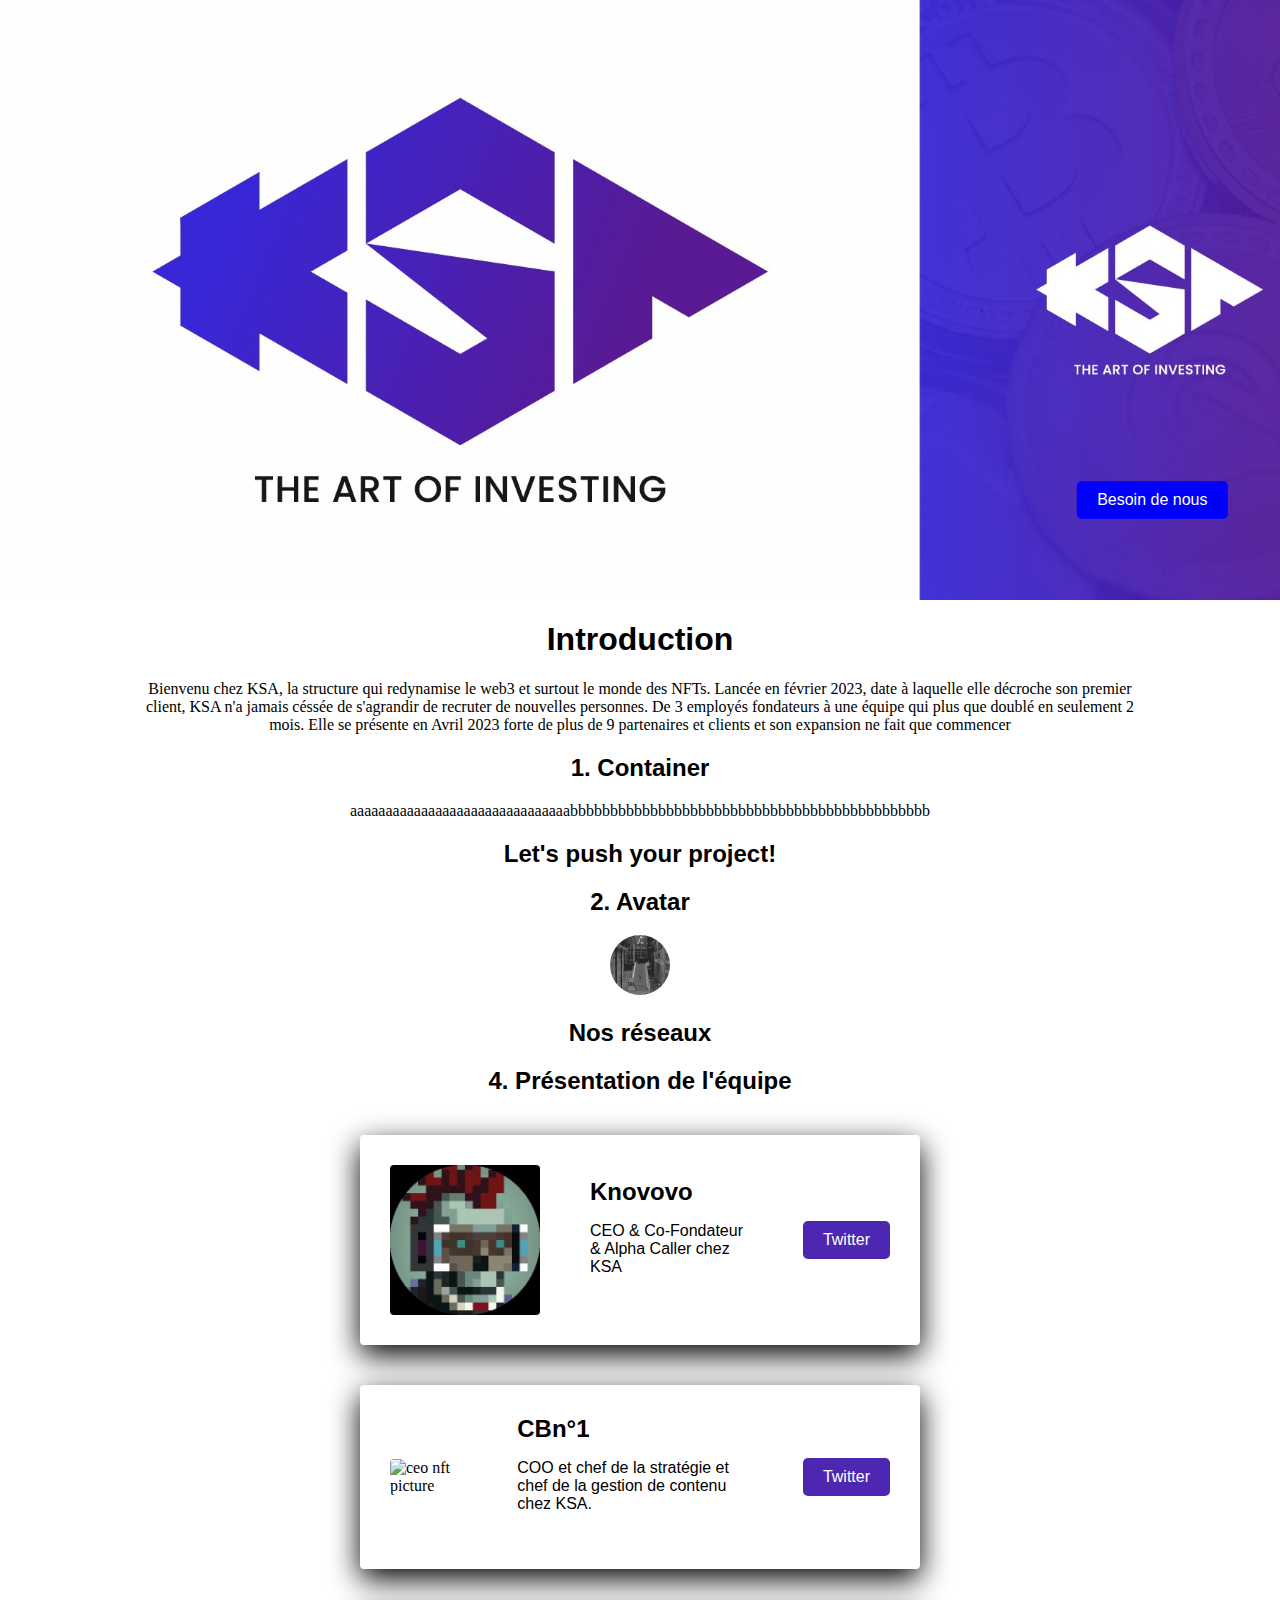
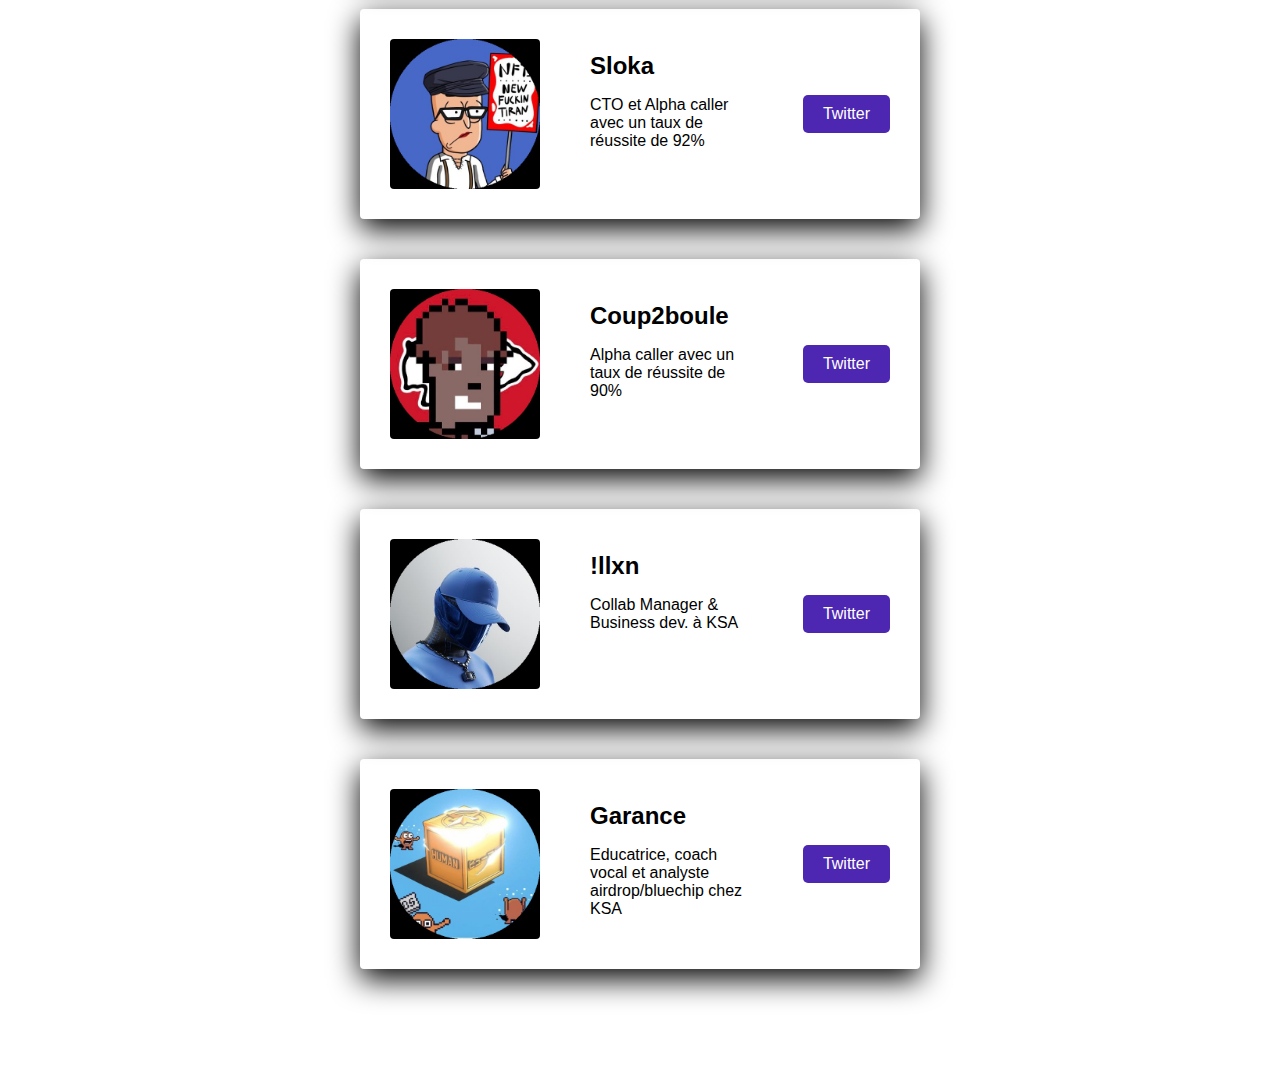
==== ksa.html @ 058584aa "Add files via upload" ====
<!DOCTYPE html>
<html>
  <head>
    <title>Bienvenue sur KSA</title>
    
    <meta name="KSA Website" content="KSA services ">
    <meta charset="utf-8">
    <link rel="stylesheet" href="css/composants/style.css">
	<script src="https://kit.fontawesome.com/412951288b.js" crossorigin="anonymous"></script> 
  </head>
  <body>
	   	

	<div class="banner">
	 <div class="container">
		
		<a href="https://s31qc6jcidj.typeform.com/to/GbY1cbjV" class="btn-blue"target="_blank">Besoin de nous</a>
	 </div>
	</div>  	






   	<div class="container">
   		<h1>Introduction</h1>
		<p>Bienvenu chez KSA, la structure qui redynamise le web3 et surtout le monde des NFTs.
		Lancée en février 2023, date à laquelle elle décroche son premier client, KSA n'a jamais céssée de s'agrandir de recruter de nouvelles personnes. De 3 employés fondateurs à une équipe qui plus que doublé en seulement 2 mois. Elle se présente en Avril 2023 forte de plus de 9 partenaires et clients et son expansion ne fait que commencer</p>
		<h2>1. Container</h2>
   		<p>aaaaaaaaaaaaaaaaaaaaaaaaaaaaaaabbbbbbbbbbbbbbbbbbbbbbbbbbbbbbbbbbbbbbbbbbbbb</p>
		<h2>Let's push your project!</h2>
   		<h2>2. Avatar</h2>
   		<img class="avatar" src="images/ksa.jpg" alt="ksa Logo">


   		<h2>Nos réseaux</h2>





   		<h2>4. Présentation de l'équipe</h2>
		<div class="cards">
			


		
		 <div class="card"> 
			<img src="images/Knovovo1.jpg" alt="ceo nft picture">
			<h3>Knovovo<p>CEO & Co-Fondateur & Alpha Caller chez KSA</p></h3>
			
			<a href="https://twitter.com/knovovofz?s=21&t=ki-UVxhxv5-TSsQG0fi0_A" class="btn-purple" target="_blank">Twitter</a>
		 </div>  	


		 <div class="card"> 
			<img src="images/CBn°1.jpg" alt="ceo nft picture">
			<h3>CBn°1<p>COO et chef de la stratégie et chef de la gestion de contenu chez KSA.</p></h3>
			
			<a href="https://twitter.com/cbn120" class="btn-purple" target="_blank">Twitter</a>
		 </div>  	


		 <div class="card"> 
			<img src="images/sloka.jpg" alt="ceo nft picture">
			<h3>Sloka<p>CTO et Alpha caller avec un taux de réussite de 92%</p></h3>
			
			<a href="https://twitter.com/sloka_eth" class="btn-purple" target="_blank">Twitter</a>
		 </div>  	


		 <div class="card"> 
			<img src="images/Coup2boule.jpg" alt="ceo nft picture">
			<h3>Coup2boule<p>Alpha caller avec un taux de réussite de 90%</p></h3>
			
			<a href="https://twitter.com/coup2boule?s=21&t=ki-UVxhxv5-TSsQG0fi0_A" class="btn-purple" target="_blank">Twitter</a>
		 </div>  	


		 <div class="card"> 
		 	<img src="images/!llxn.jpg" alt="ceo nft picture">
			<h3>!llxn<p>Collab Manager & Business dev. à KSA</p></h3>
			
			<a href="https://twitter.com/ilxn09?s=21&t=ki-UVxhxv5-TSsQG0fi0_A" class="btn-purple" target="_blank">Twitter</a>
		 </div>  	


		<div class="card"> 
			<img src="images/Garance.jpg" alt="ceo nft picture">
			<h3>Garance<p>Educatrice, coach vocal et analyste airdrop/bluechip chez KSA</p></h3>
			
			<a href="https://twitter.com/garancefrancois?s=21&t=ki-UVxhxv5-TSsQG0fi0_A" class="btn-purple" target="_blank">Twitter</a>
		 </div>  	
		</div>

   	 <center>
		<ul class="list-inline">
  <li>
    <a href="https://twitter.com/KSA_eth"target="blank"> <i class="fa fa-twitter">  </i>
    </a>
  </li>       
		</ul>
	 </center> 
    </div> 
 
  </body>

</html>
---- css/composants/style.css ----
body {
  font-size: 16px;
  margin: 0;
  overflow-x: hidden;
  margin-top: 0; /* Ajouter cette ligne pour supprimer la marge supérieure */
}

.banner {
  position: relative;
  background-image: url("ksa logo.jpeg");
  background-size: cover;
  background-position: center;
  background-color: #4D27B2;
  padding: 50px; /* Ajoutez cette ligne pour ajouter une marge de 50px autour de la bannière */
  height: 500px;
  width: 100%;
  top: 0;
}

.btn-blue {
  position: absolute; /* Ajoutez cette ligne pour définir le bouton en tant que position absolue */
  top: 500px; /* Définissez la distance verticale par rapport au bord supérieur de la bannière */
  left: 83.5%; /* Définissez la distance horizontale par rapport au bord gauche de la bannière */
  transform: translate(-50%, -50%); /* Pour centrer le bouton */
  background-color: blue;
  color: white;
  border: none;
  padding: 10px 20px;
  text-align: center;
  text-decoration: none;
  display: inline-block;
  font-size: 16px;
  border-radius: 5px;
}

.btn-blue:hover {
	background-color: #4D27B2;
	color: white;
}
.btn-purple {
  background-color: #4D27B2;
  color: white;
  border: none;
  padding: 10px 20px;
  text-align: center;
  text-decoration: none;
  display: inline-block;
  font-size: 16px;
  border-radius: 5px;
}
.btn-purple:hover {
	background-color: blue;
	color: white;
}

.container {
  width: 1000px;
  margin: 0 auto;
  text-align: center; /* Ajoutez cette ligne pour centrer le texte */
}

.avatar {
  width: 60px;
  height: 60px;
  border-radius: 50% !important;
}

.cards {
  display: flex;
  flex-wrap: wrap;
  justify-content: center;

}

.card img{
  width: 150px;
  border-radius: 4px
}

.card {
  padding: 30px;
  display: flex;
  align-items: center;
  justify-content: space-between;
  box-shadow: 0px 10px 30px rgba(0, 0, 0.1);
  border-radius: 4px;
  margin: 25px 0px;
  flex-basis: 500px;
  text-align: left; /* Centrer le texte à l'intérieur de la carte */
  margin: 20px;
}

.card h3 {
  margin-top: 0;
}


.card h3 {
  padding-left: 50px;
  font-size: 24px;
  height: 100px;
}

.card p {
  text-align: left !important; /* Ajouter !important pour forcer l'alignement à gauche */
  font-size: 16px;
  font-weight: normal;
  margin-right: 50px;
}


a{	
	color: blue;
	font-family: 'Roboto', sans-serif;
}

a:hover{
	font-size: 30px;
}

.list-inline li {
  display: inline;
  padding: 10px;
}

.list-inline i {
  font-size: 50px;
  color: blue;
}

.list-inline i:hover {
  font-size: 50px;
  color: #4D27B2;
}

.list-inline{
	list-style: none;
	padding-left: 0px;

}


h2, h3 {
  font-family: 'Roboto', sans-serif;
  font-weight: bold;
}

h1 {
  font-family: 'Roboto', sans-serif;
  font-weight:bold;
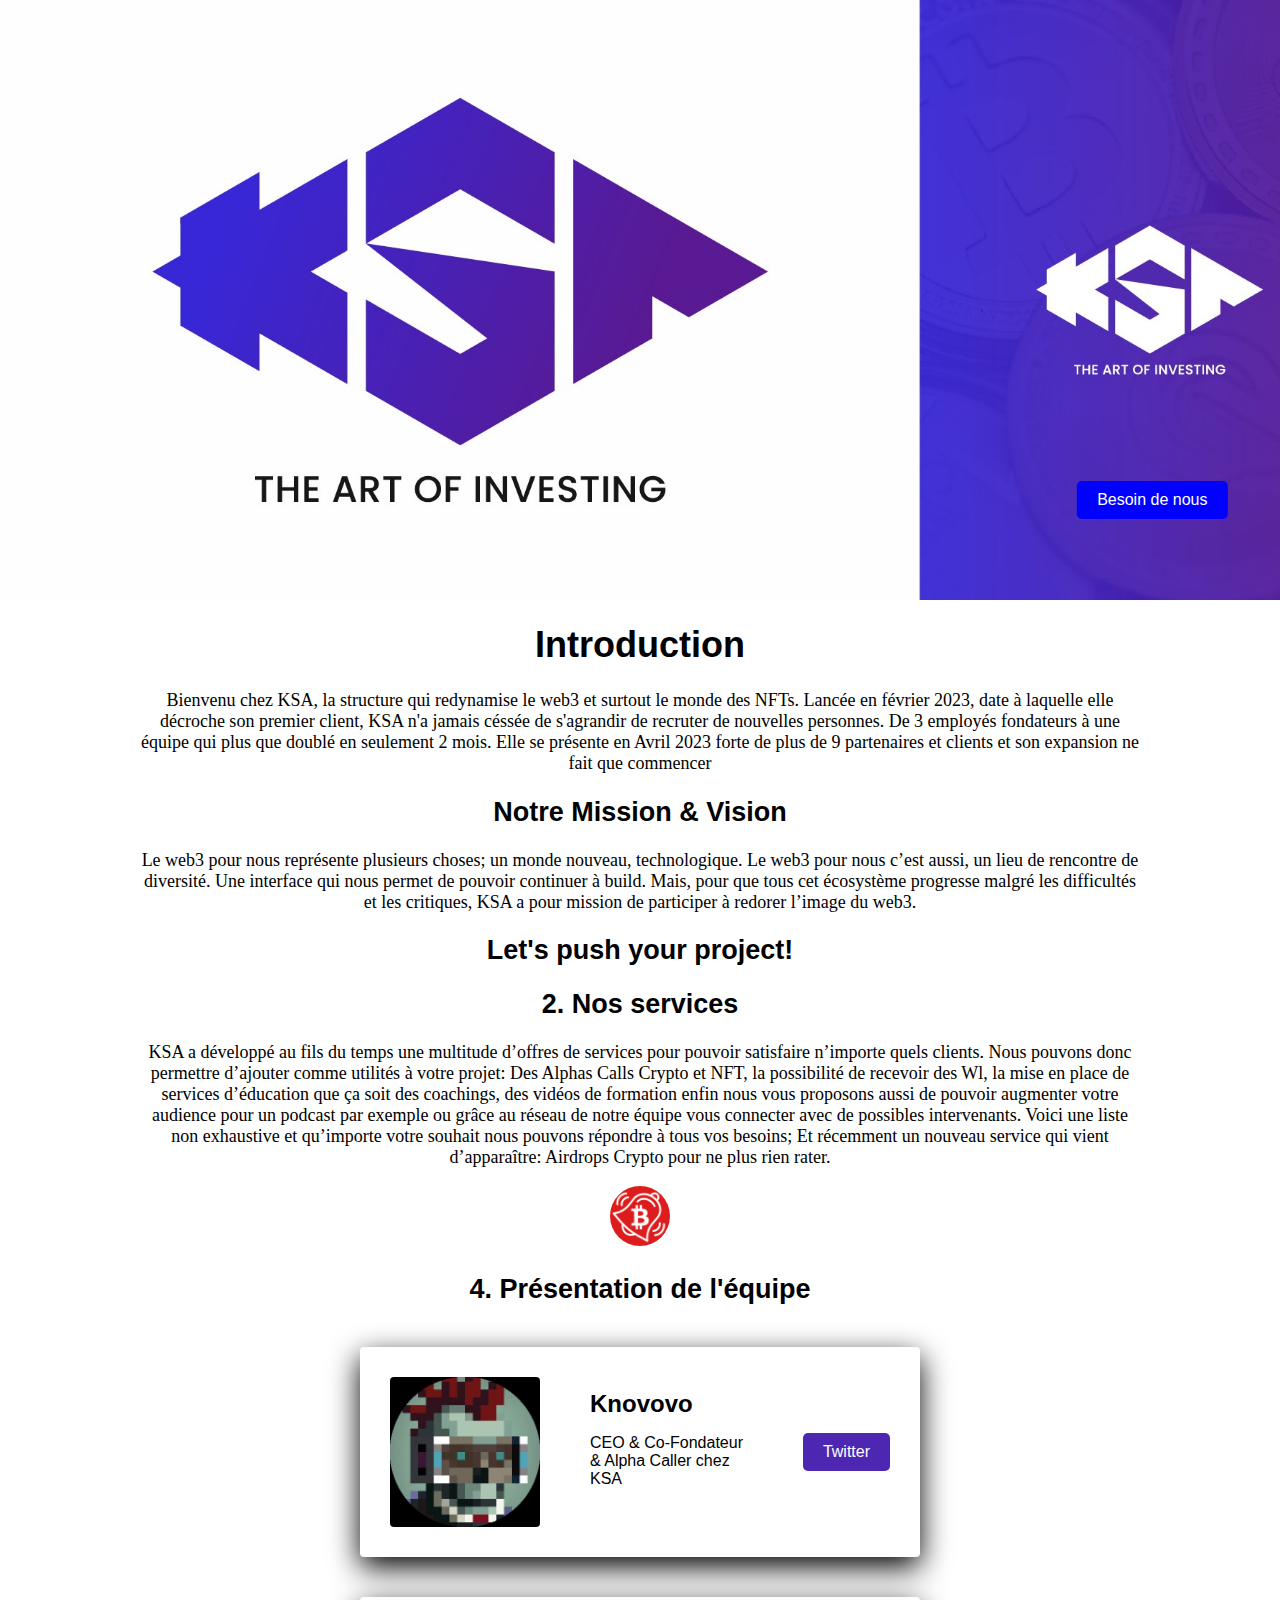
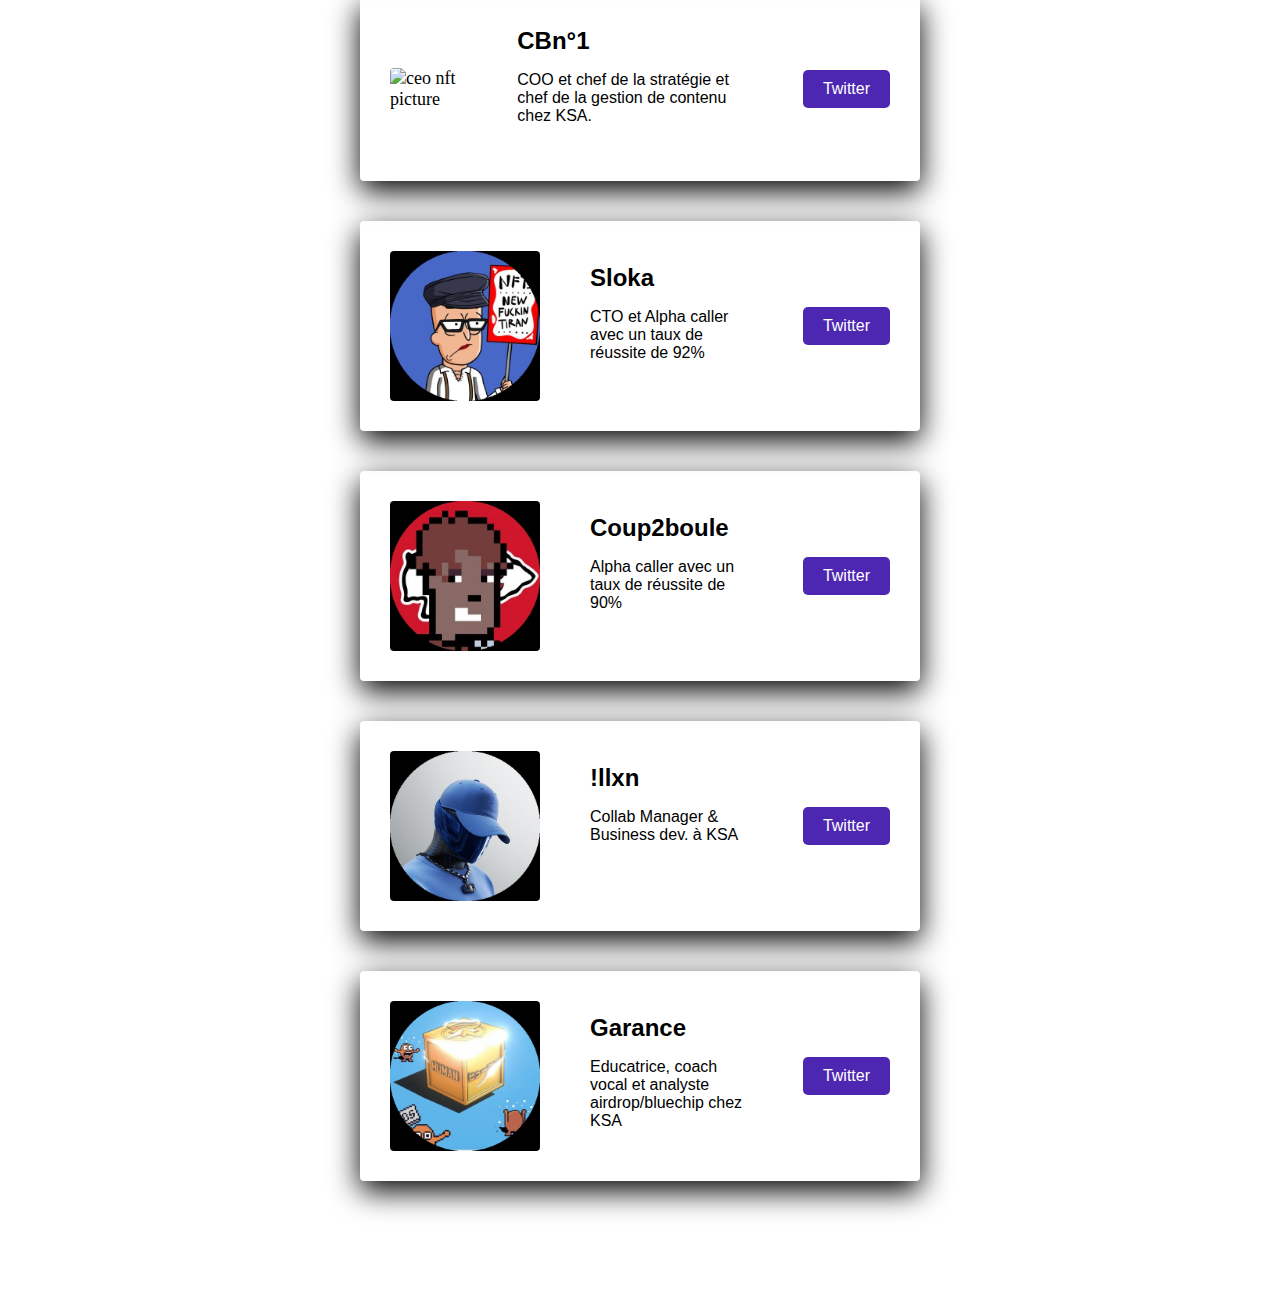
==== commit 08758673: "Add files via upload" ====
--- a/ksa.html
+++ b/ksa.html
@@ -27,14 +27,14 @@
    		<h1>Introduction</h1>
 		<p>Bienvenu chez KSA, la structure qui redynamise le web3 et surtout le monde des NFTs.
 		Lancée en février 2023, date à laquelle elle décroche son premier client, KSA n'a jamais céssée de s'agrandir de recruter de nouvelles personnes. De 3 employés fondateurs à une équipe qui plus que doublé en seulement 2 mois. Elle se présente en Avril 2023 forte de plus de 9 partenaires et clients et son expansion ne fait que commencer</p>
-		<h2>1. Container</h2>
-   		<p>aaaaaaaaaaaaaaaaaaaaaaaaaaaaaaabbbbbbbbbbbbbbbbbbbbbbbbbbbbbbbbbbbbbbbbbbbbb</p>
+		<h2>Notre Mission & Vision</h2>
+   		<p>Le web3 pour nous représente plusieurs choses; un monde nouveau, technologique. Le web3 pour nous c’est aussi, un lieu de rencontre de diversité. Une interface qui nous permet de pouvoir continuer à build. Mais, pour que tous cet écosystème progresse malgré les difficultés et les critiques, KSA a pour mission de participer à redorer l’image du web3. </p>
 		<h2>Let's push your project!</h2>
-   		<h2>2. Avatar</h2>
-   		<img class="avatar" src="images/ksa.jpg" alt="ksa Logo">
+   		<h2>2. Nos services</h2>
+   		<p>KSA a développé au fils du temps une multitude d’offres de services pour pouvoir satisfaire n’importe quels clients. Nous pouvons donc permettre d’ajouter comme utilités à votre projet: Des Alphas Calls Crypto et NFT, la possibilité de recevoir des Wl, la mise en place de services d’éducation que ça soit des coachings, des vidéos de formation enfin nous vous proposons aussi de pouvoir augmenter votre audience pour un podcast par exemple ou grâce au réseau de notre équipe vous connecter avec de possibles intervenants. Voici une liste non exhaustive et qu’importe votre souhait nous pouvons répondre à tous vos besoins;
+Et récemment un nouveau service qui vient d’apparaître: Airdrops Crypto pour ne plus rien rater.</p>
+   		<img class="avatar" src="images/btc alerte.jpg" alt="ksa Logo">
 
-
-   		<h2>Nos réseaux</h2>
 
 
 
--- a/css/composants/style.css
+++ b/css/composants/style.css
@@ -1,5 +1,5 @@
 body {
-  font-size: 16px;
+  font-size: 18px;
   margin: 0;
   overflow-x: hidden;
   margin-top: 0; /* Ajouter cette ligne pour supprimer la marge supérieure */
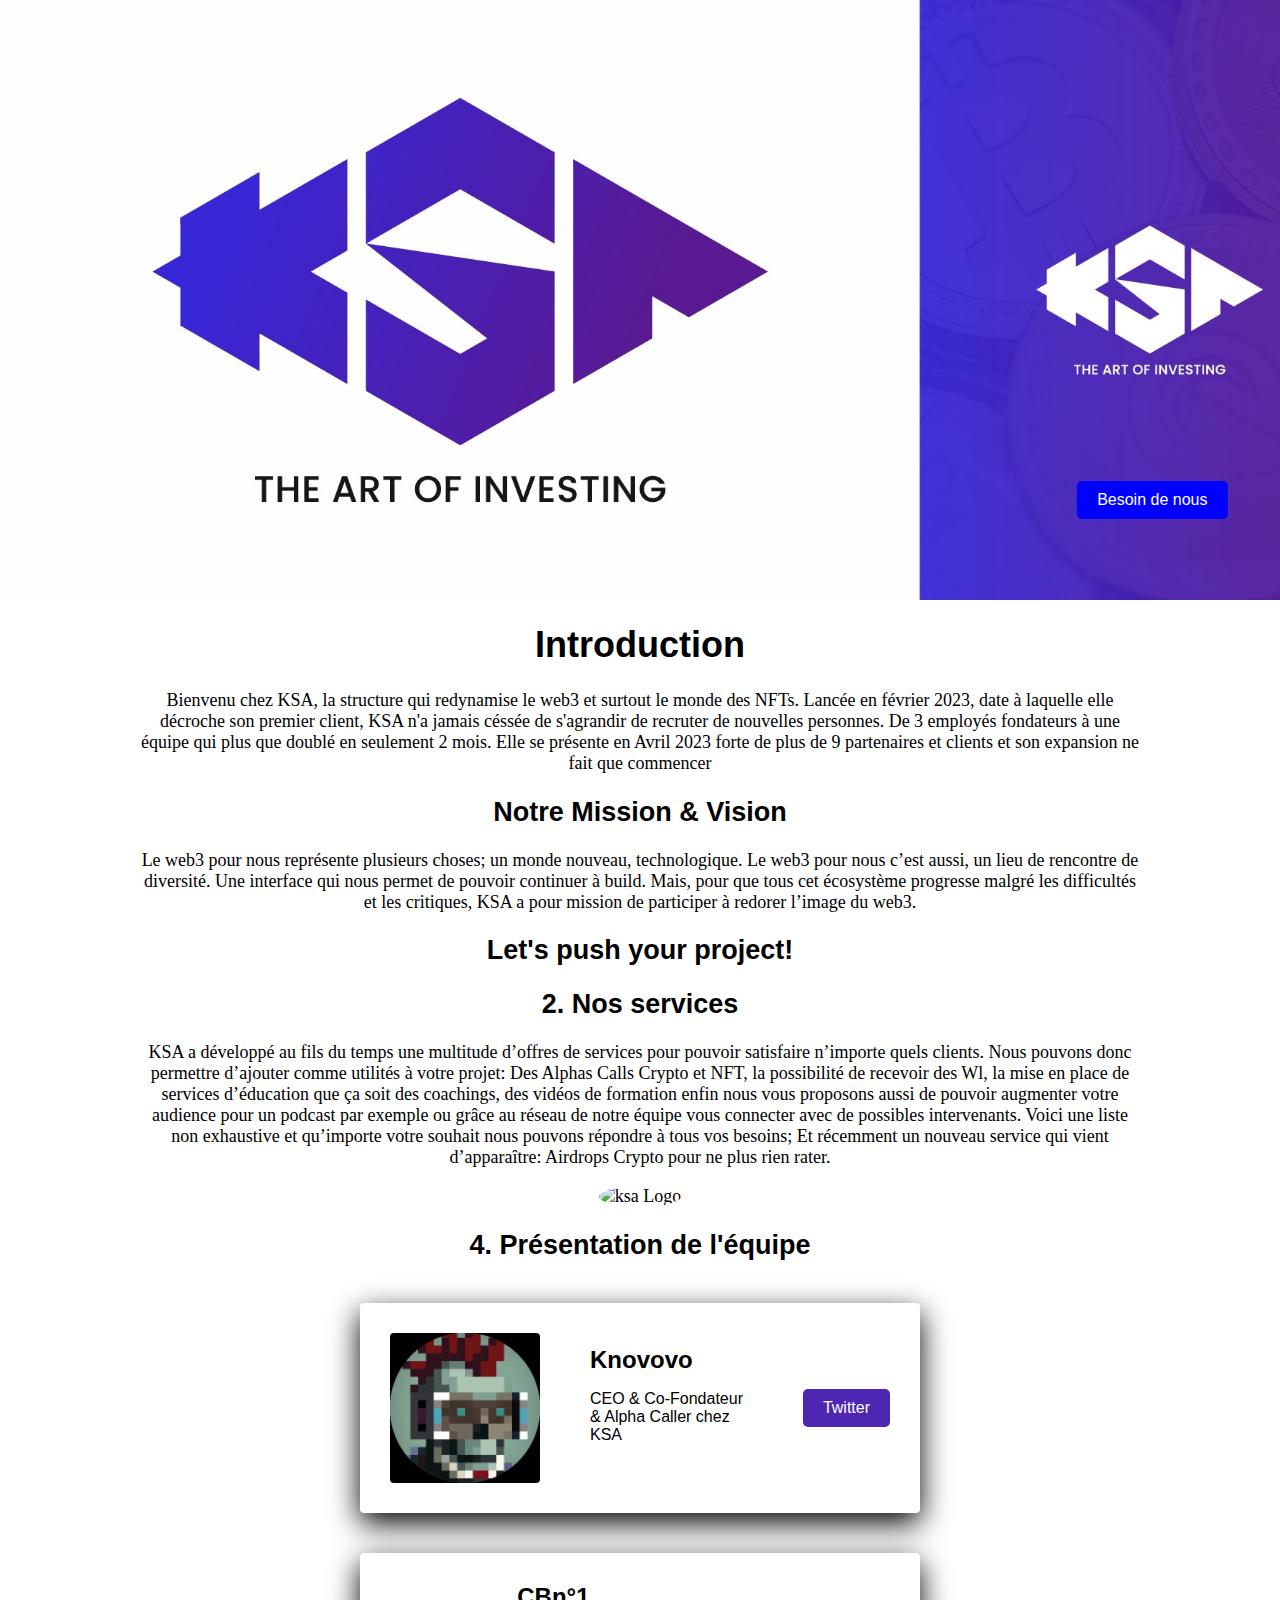
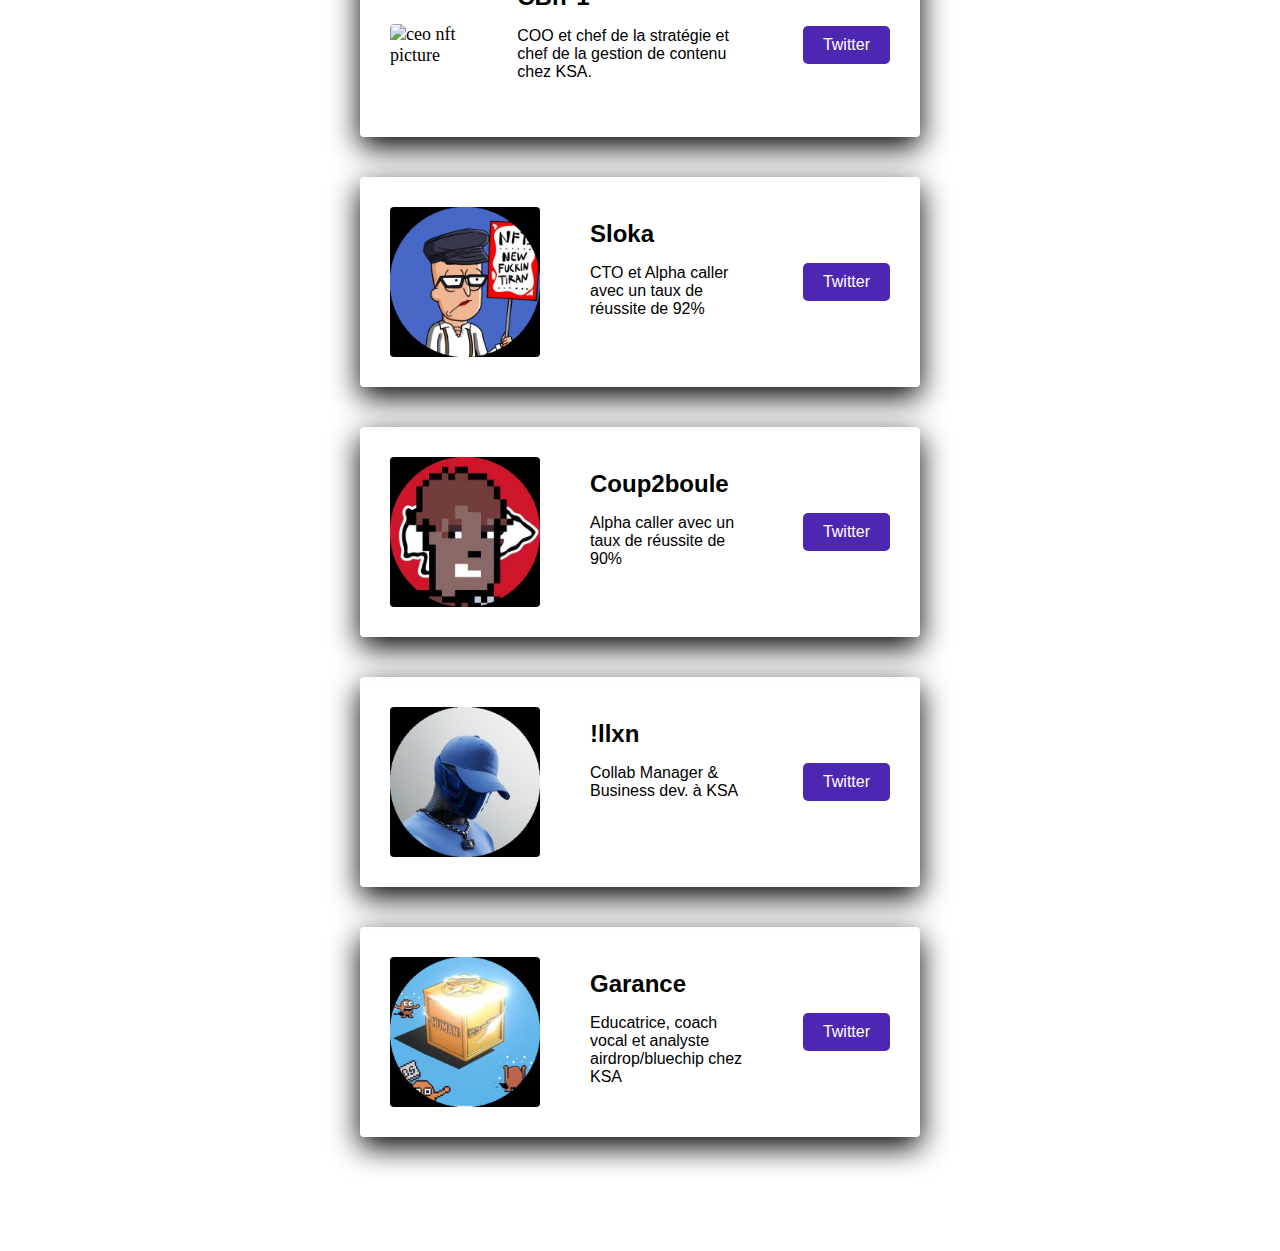
==== commit f6adb516: "Add files via upload" ====
--- a/ksa.html
+++ b/ksa.html
@@ -33,7 +33,7 @@
    		<h2>2. Nos services</h2>
    		<p>KSA a développé au fils du temps une multitude d’offres de services pour pouvoir satisfaire n’importe quels clients. Nous pouvons donc permettre d’ajouter comme utilités à votre projet: Des Alphas Calls Crypto et NFT, la possibilité de recevoir des Wl, la mise en place de services d’éducation que ça soit des coachings, des vidéos de formation enfin nous vous proposons aussi de pouvoir augmenter votre audience pour un podcast par exemple ou grâce au réseau de notre équipe vous connecter avec de possibles intervenants. Voici une liste non exhaustive et qu’importe votre souhait nous pouvons répondre à tous vos besoins;
 Et récemment un nouveau service qui vient d’apparaître: Airdrops Crypto pour ne plus rien rater.</p>
-   		<img class="avatar" src="images/btc alerte.jpg" alt="ksa Logo">
+   		<img class="avatar" src="images/btc alertessssss.jpg" alt="ksa Logo">
 
 
 
